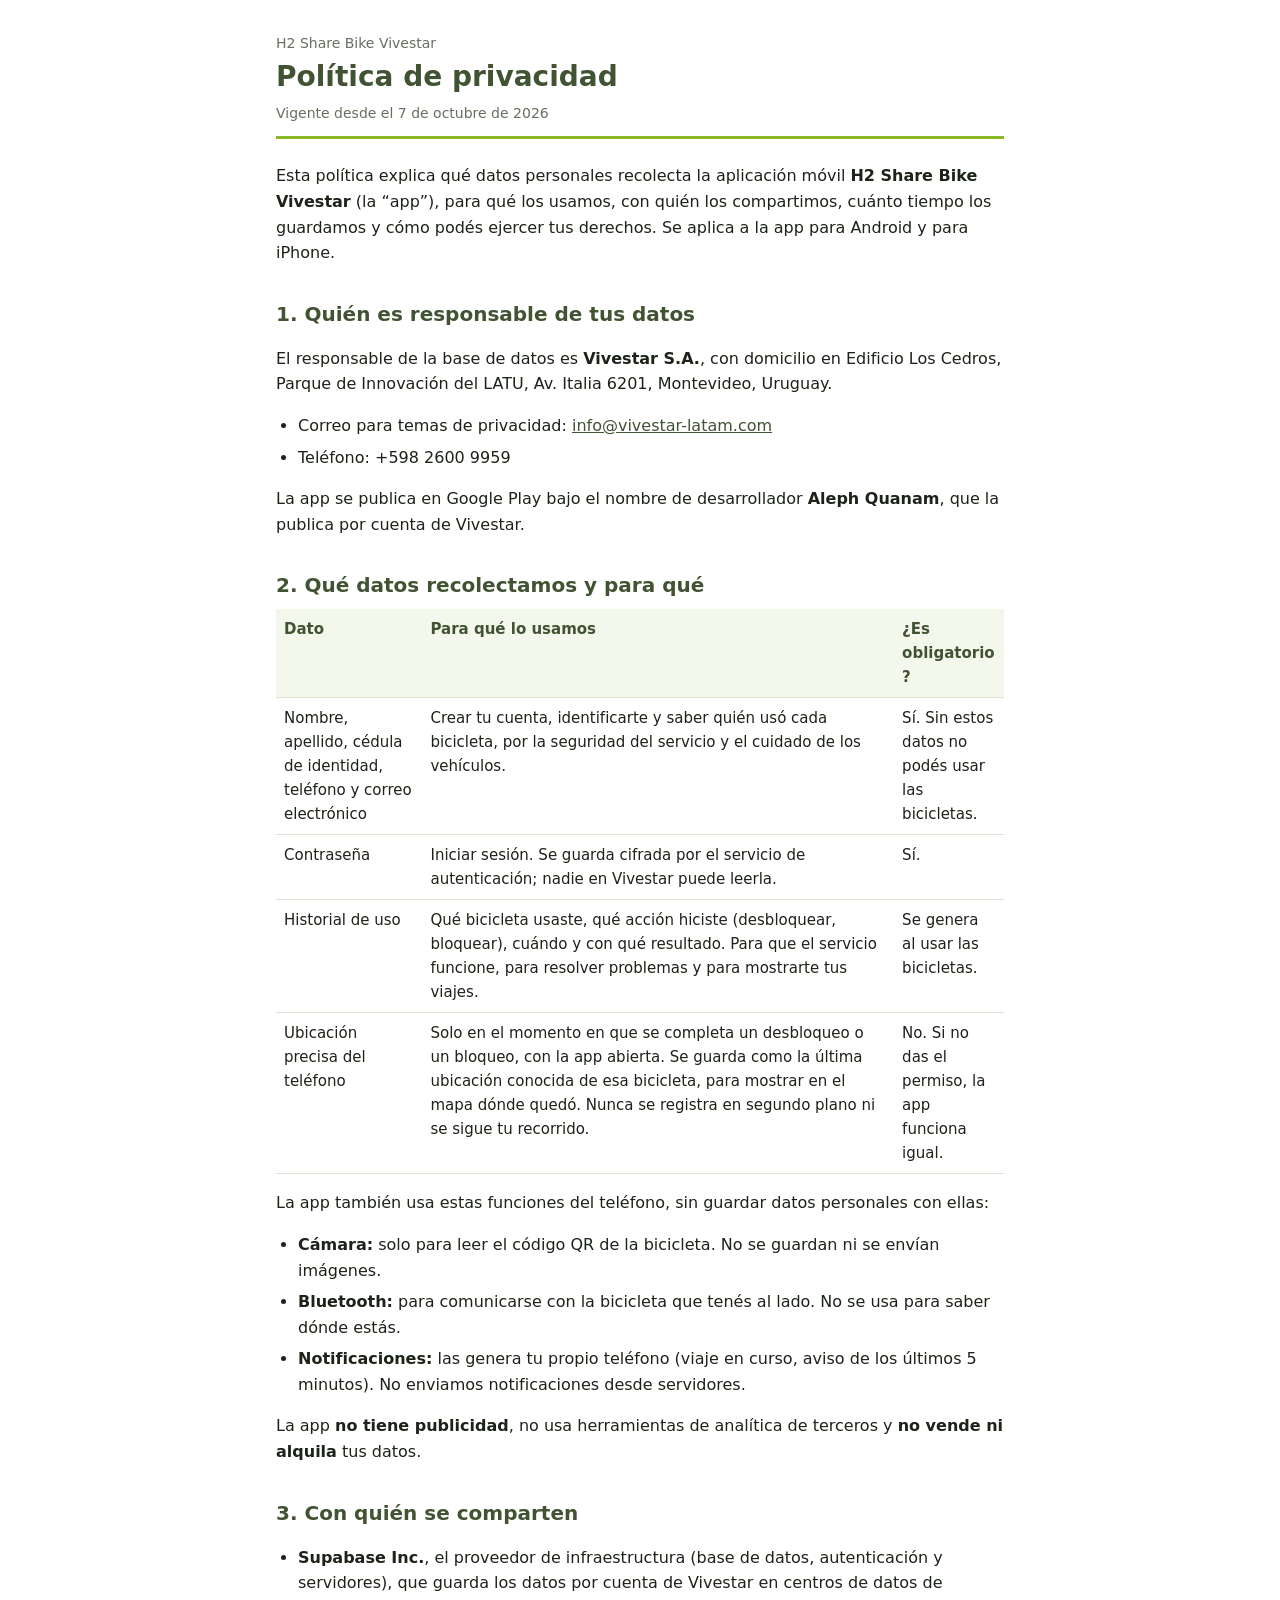
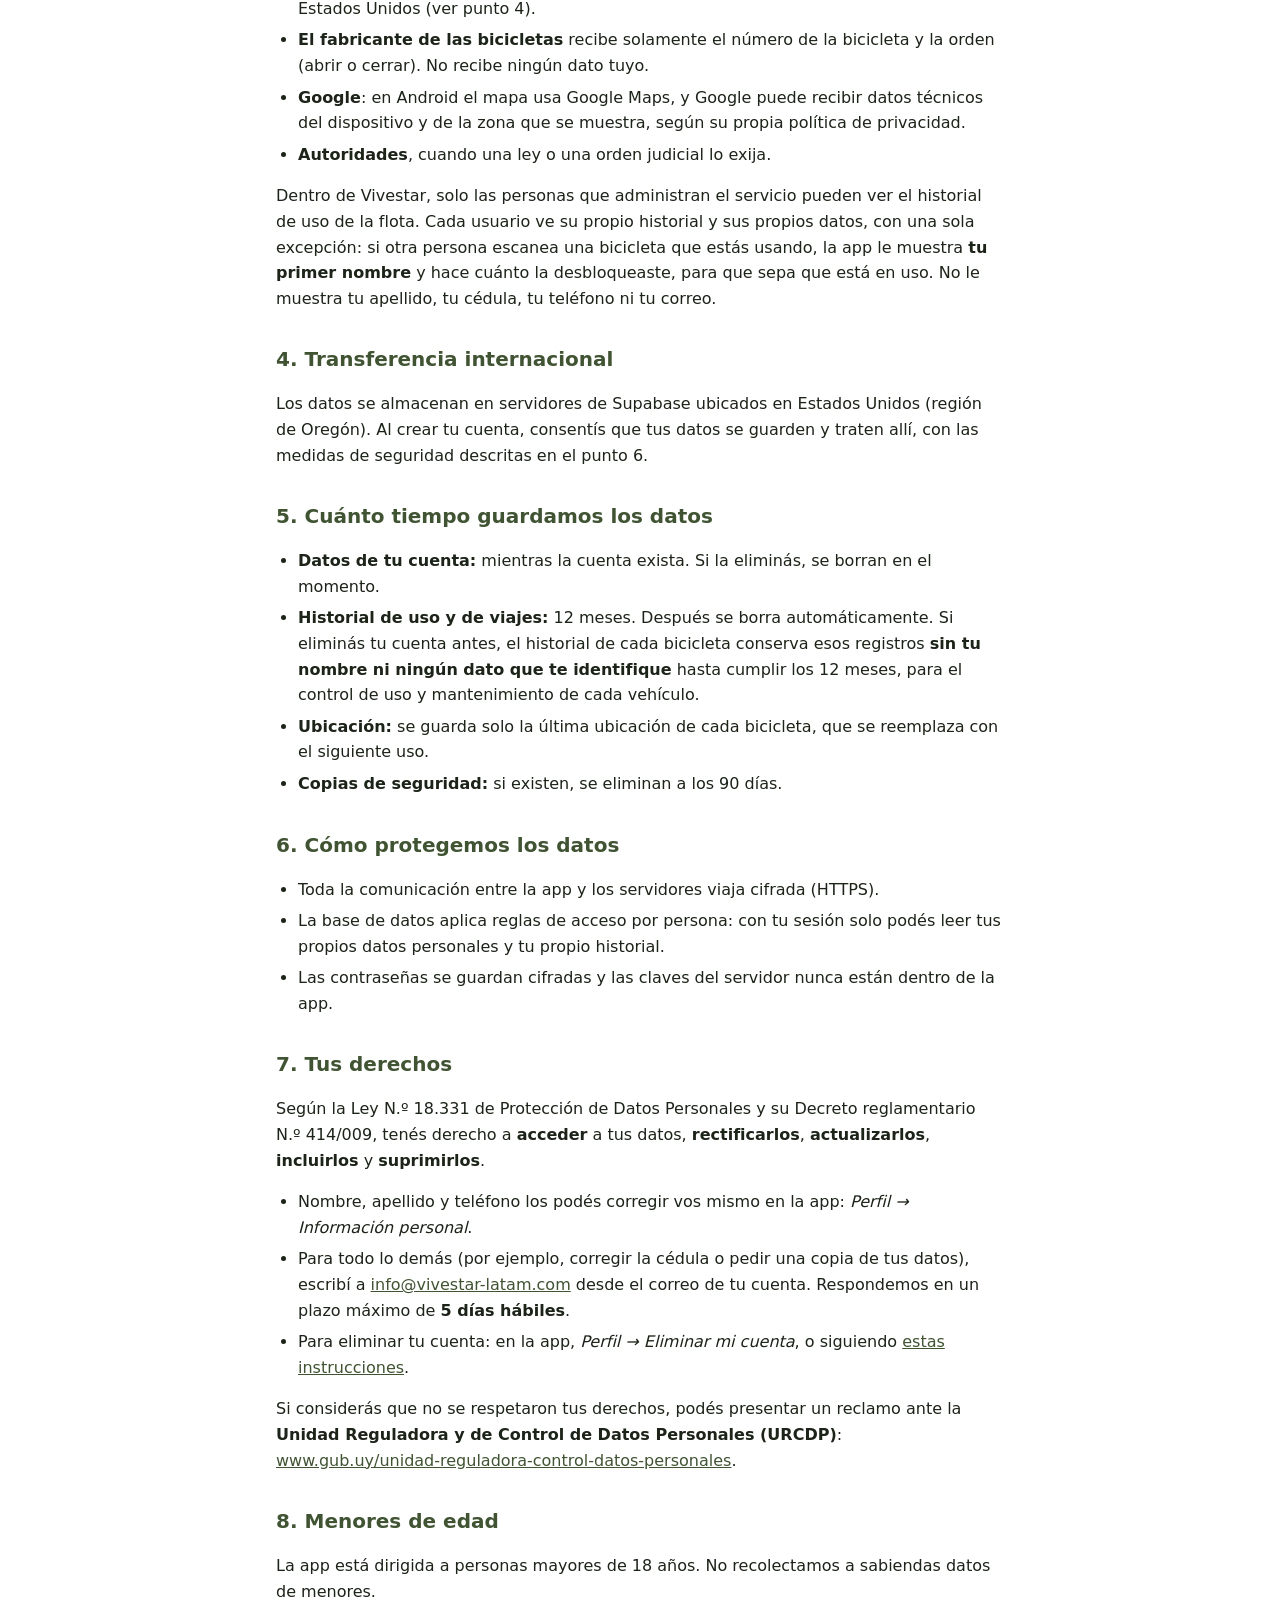
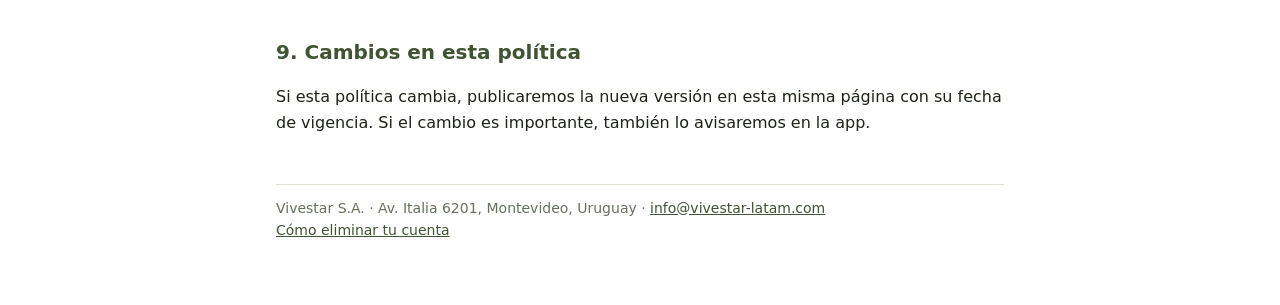
==== index.html @ 75e3e8da "Política de privacidad y eliminación de cuenta de H2 Share Bike Vivestar Co-Authored-By: Claude Opus" ====
<!doctype html>
<html lang="es">
<head>
<meta charset="utf-8">
<meta name="viewport" content="width=device-width, initial-scale=1">
<title>Política de privacidad — H2 Share Bike Vivestar</title>
<meta name="description" content="Qué datos personales recolecta la app H2 Share Bike Vivestar, para qué, con quién se comparten, cuánto tiempo se guardan y cómo ejercer tus derechos.">
<link rel="stylesheet" href="estilo.css">
</head>
<body>
<main>

<header>
  <p>H2 Share Bike Vivestar</p>
  <h1>Política de privacidad</h1>
  <p>Vigente desde el 7 de octubre de 2026</p>
</header>

<p>Esta política explica qué datos personales recolecta la aplicación móvil
<strong>H2 Share Bike Vivestar</strong> (la “app”), para qué los usamos, con quién
los compartimos, cuánto tiempo los guardamos y cómo podés ejercer tus derechos.
Se aplica a la app para Android y para iPhone.</p>

<h2>1. Quién es responsable de tus datos</h2>
<p>El responsable de la base de datos es <strong>Vivestar S.A.</strong>, con domicilio
en Edificio Los Cedros, Parque de Innovación del LATU, Av. Italia 6201,
Montevideo, Uruguay.</p>
<ul>
  <li>Correo para temas de privacidad: <a href="mailto:info@vivestar-latam.com">info@vivestar-latam.com</a></li>
  <li>Teléfono: +598 2600 9959</li>
</ul>
<p>La app se publica en Google Play bajo el nombre de desarrollador
<strong>Aleph Quanam</strong>, que la publica por cuenta de Vivestar.</p>

<h2>2. Qué datos recolectamos y para qué</h2>
<table>
  <thead>
    <tr><th>Dato</th><th>Para qué lo usamos</th><th>¿Es obligatorio?</th></tr>
  </thead>
  <tbody>
    <tr>
      <td>Nombre, apellido, cédula de identidad, teléfono y correo electrónico</td>
      <td>Crear tu cuenta, identificarte y saber quién usó cada bicicleta, por la
        seguridad del servicio y el cuidado de los vehículos.</td>
      <td>Sí. Sin estos datos no podés usar las bicicletas.</td>
    </tr>
    <tr>
      <td>Contraseña</td>
      <td>Iniciar sesión. Se guarda cifrada por el servicio de autenticación;
        nadie en Vivestar puede leerla.</td>
      <td>Sí.</td>
    </tr>
    <tr>
      <td>Historial de uso</td>
      <td>Qué bicicleta usaste, qué acción hiciste (desbloquear, bloquear),
        cuándo y con qué resultado. Para que el servicio funcione, para resolver
        problemas y para mostrarte tus viajes.</td>
      <td>Se genera al usar las bicicletas.</td>
    </tr>
    <tr>
      <td>Ubicación precisa del teléfono</td>
      <td>Solo en el momento en que se completa un desbloqueo o un bloqueo, con la
        app abierta. Se guarda como la última ubicación conocida de esa bicicleta,
        para mostrar en el mapa dónde quedó. Nunca se registra en segundo plano ni
        se sigue tu recorrido.</td>
      <td>No. Si no das el permiso, la app funciona igual.</td>
    </tr>
  </tbody>
</table>

<p>La app también usa estas funciones del teléfono, sin guardar datos personales con ellas:</p>
<ul>
  <li><strong>Cámara:</strong> solo para leer el código QR de la bicicleta. No se guardan ni se envían imágenes.</li>
  <li><strong>Bluetooth:</strong> para comunicarse con la bicicleta que tenés al lado. No se usa para saber dónde estás.</li>
  <li><strong>Notificaciones:</strong> las genera tu propio teléfono (viaje en curso, aviso de los últimos 5 minutos). No enviamos notificaciones desde servidores.</li>
</ul>
<p>La app <strong>no tiene publicidad</strong>, no usa herramientas de analítica de
terceros y <strong>no vende ni alquila</strong> tus datos.</p>

<h2>3. Con quién se comparten</h2>
<ul>
  <li><strong>Supabase Inc.</strong>, el proveedor de infraestructura (base de datos,
    autenticación y servidores), que guarda los datos por cuenta de Vivestar en
    centros de datos de Estados Unidos (ver punto 4).</li>
  <li><strong>El fabricante de las bicicletas</strong> recibe solamente el número de
    la bicicleta y la orden (abrir o cerrar). No recibe ningún dato tuyo.</li>
  <li><strong>Google</strong>: en Android el mapa usa Google Maps, y Google puede
    recibir datos técnicos del dispositivo y de la zona que se muestra, según su
    propia política de privacidad.</li>
  <li><strong>Autoridades</strong>, cuando una ley o una orden judicial lo exija.</li>
</ul>
<p>Dentro de Vivestar, solo las personas que administran el servicio pueden ver
el historial de uso de la flota. Cada usuario ve su propio historial y sus
propios datos, con una sola excepción: si otra persona escanea una bicicleta
que estás usando, la app le muestra <strong>tu primer nombre</strong> y hace cuánto
la desbloqueaste, para que sepa que está en uso. No le muestra tu apellido, tu
cédula, tu teléfono ni tu correo.</p>

<h2>4. Transferencia internacional</h2>
<p>Los datos se almacenan en servidores de Supabase ubicados en Estados Unidos
(región de Oregón). Al crear tu cuenta, consentís que tus datos se guarden y
traten allí, con las medidas de seguridad descritas en el punto 6.</p>

<h2>5. Cuánto tiempo guardamos los datos</h2>
<ul>
  <li><strong>Datos de tu cuenta:</strong> mientras la cuenta exista. Si la
    eliminás, se borran en el momento.</li>
  <li><strong>Historial de uso y de viajes:</strong> 12 meses. Después se borra
    automáticamente. Si eliminás tu cuenta antes, el historial de cada
    bicicleta conserva esos registros <strong>sin tu nombre ni ningún dato que te
    identifique</strong> hasta cumplir los 12 meses, para el control de uso y
    mantenimiento de cada vehículo.</li>
  <li><strong>Ubicación:</strong> se guarda solo la última ubicación de cada
    bicicleta, que se reemplaza con el siguiente uso.</li>
  <li><strong>Copias de seguridad:</strong> si existen, se eliminan a los 90 días.</li>
</ul>

<h2>6. Cómo protegemos los datos</h2>
<ul>
  <li>Toda la comunicación entre la app y los servidores viaja cifrada (HTTPS).</li>
  <li>La base de datos aplica reglas de acceso por persona: con tu sesión solo
    podés leer tus propios datos personales y tu propio historial.</li>
  <li>Las contraseñas se guardan cifradas y las claves del servidor nunca están
    dentro de la app.</li>
</ul>

<h2>7. Tus derechos</h2>
<p>Según la Ley N.º 18.331 de Protección de Datos Personales y su Decreto
reglamentario N.º 414/009, tenés derecho a <strong>acceder</strong> a tus datos,
<strong>rectificarlos</strong>, <strong>actualizarlos</strong>,
<strong>incluirlos</strong> y <strong>suprimirlos</strong>.</p>
<ul>
  <li>Nombre, apellido y teléfono los podés corregir vos mismo en la app:
    <em>Perfil → Información personal</em>.</li>
  <li>Para todo lo demás (por ejemplo, corregir la cédula o pedir una copia de tus
    datos), escribí a <a href="mailto:info@vivestar-latam.com">info@vivestar-latam.com</a>
    desde el correo de tu cuenta. Respondemos en un plazo máximo de
    <strong>5 días hábiles</strong>.</li>
  <li>Para eliminar tu cuenta: en la app, <em>Perfil → Eliminar mi cuenta</em>, o
    siguiendo <a href="eliminar-cuenta.html">estas instrucciones</a>.</li>
</ul>
<p>Si considerás que no se respetaron tus derechos, podés presentar un reclamo
ante la <strong>Unidad Reguladora y de Control de Datos Personales (URCDP)</strong>:
<a href="https://www.gub.uy/unidad-reguladora-control-datos-personales">www.gub.uy/unidad-reguladora-control-datos-personales</a>.</p>

<h2>8. Menores de edad</h2>
<p>La app está dirigida a personas mayores de 18 años. No recolectamos a
sabiendas datos de menores.</p>

<h2>9. Cambios en esta política</h2>
<p>Si esta política cambia, publicaremos la nueva versión en esta misma página
con su fecha de vigencia. Si el cambio es importante, también lo avisaremos en
la app.</p>

<footer>
  Vivestar S.A. · Av. Italia 6201, Montevideo, Uruguay ·
  <a href="mailto:info@vivestar-latam.com">info@vivestar-latam.com</a><br>
  <a href="eliminar-cuenta.html">Cómo eliminar tu cuenta</a>
</footer>

</main>
</body>
</html>
---- estilo.css ----
/* The two public pages of H2 Share Bike Vivestar: the privacy policy and how to
   delete an account. Published with GitHub Pages — see legal/README.md. */

:root {
  --oliva: #405332;
  --verde: #8ab924;
  --tinta: #1c2318;
  --gris: #65705e;
  --linea: #dce5d4;
  --palido: #f4f8ec;
  --fondo: #ffffff;
}

@media (prefers-color-scheme: dark) {
  :root {
    --oliva: #b9d48a;
    --verde: #8ab924;
    --tinta: #e9efe3;
    --gris: #a9b4a1;
    --linea: #33402b;
    --palido: #1d2618;
    --fondo: #141a10;
  }
}

* { box-sizing: border-box; }

body {
  margin: 0;
  background: var(--fondo);
  color: var(--tinta);
  font: 16px/1.6 system-ui, -apple-system, "Segoe UI", Roboto, Arial, sans-serif;
  /* Long addresses (the URCDP link, the email) must wrap on a phone. */
  overflow-wrap: anywhere;
}

main {
  max-width: 760px;
  margin: 0 auto;
  padding: 32px 16px 64px;
}

header { border-bottom: 3px solid var(--verde); margin-bottom: 24px; padding-bottom: 12px; }
header p { margin: 0; color: var(--gris); font-size: 14px; }

h1 { color: var(--oliva); font-size: 28px; line-height: 1.2; margin: 6px 0 8px; }
h2 { color: var(--oliva); font-size: 20px; margin: 32px 0 8px; }

a { color: var(--oliva); }

ul { padding-left: 22px; }
li { margin-bottom: 6px; }

table { width: 100%; border-collapse: collapse; margin: 8px 0 16px; font-size: 15px; }
th, td { text-align: left; vertical-align: top; padding: 8px; border-bottom: 1px solid var(--linea); }
th { background: var(--palido); color: var(--oliva); }

.recuadro {
  background: var(--palido);
  border-left: 4px solid var(--verde);
  border-radius: 6px;
  padding: 12px 16px;
  margin: 16px 0;
}

footer { margin-top: 48px; color: var(--gris); font-size: 14px; border-top: 1px solid var(--linea); padding-top: 12px; }

@media (max-width: 560px) {
  table, thead, tbody, tr, th, td { display: block; }
  thead { display: none; }
  td { border-bottom: none; padding: 4px 0; }
  tr { border-bottom: 1px solid var(--linea); padding: 8px 0; }
  td:first-child { font-weight: 600; color: var(--oliva); }
}
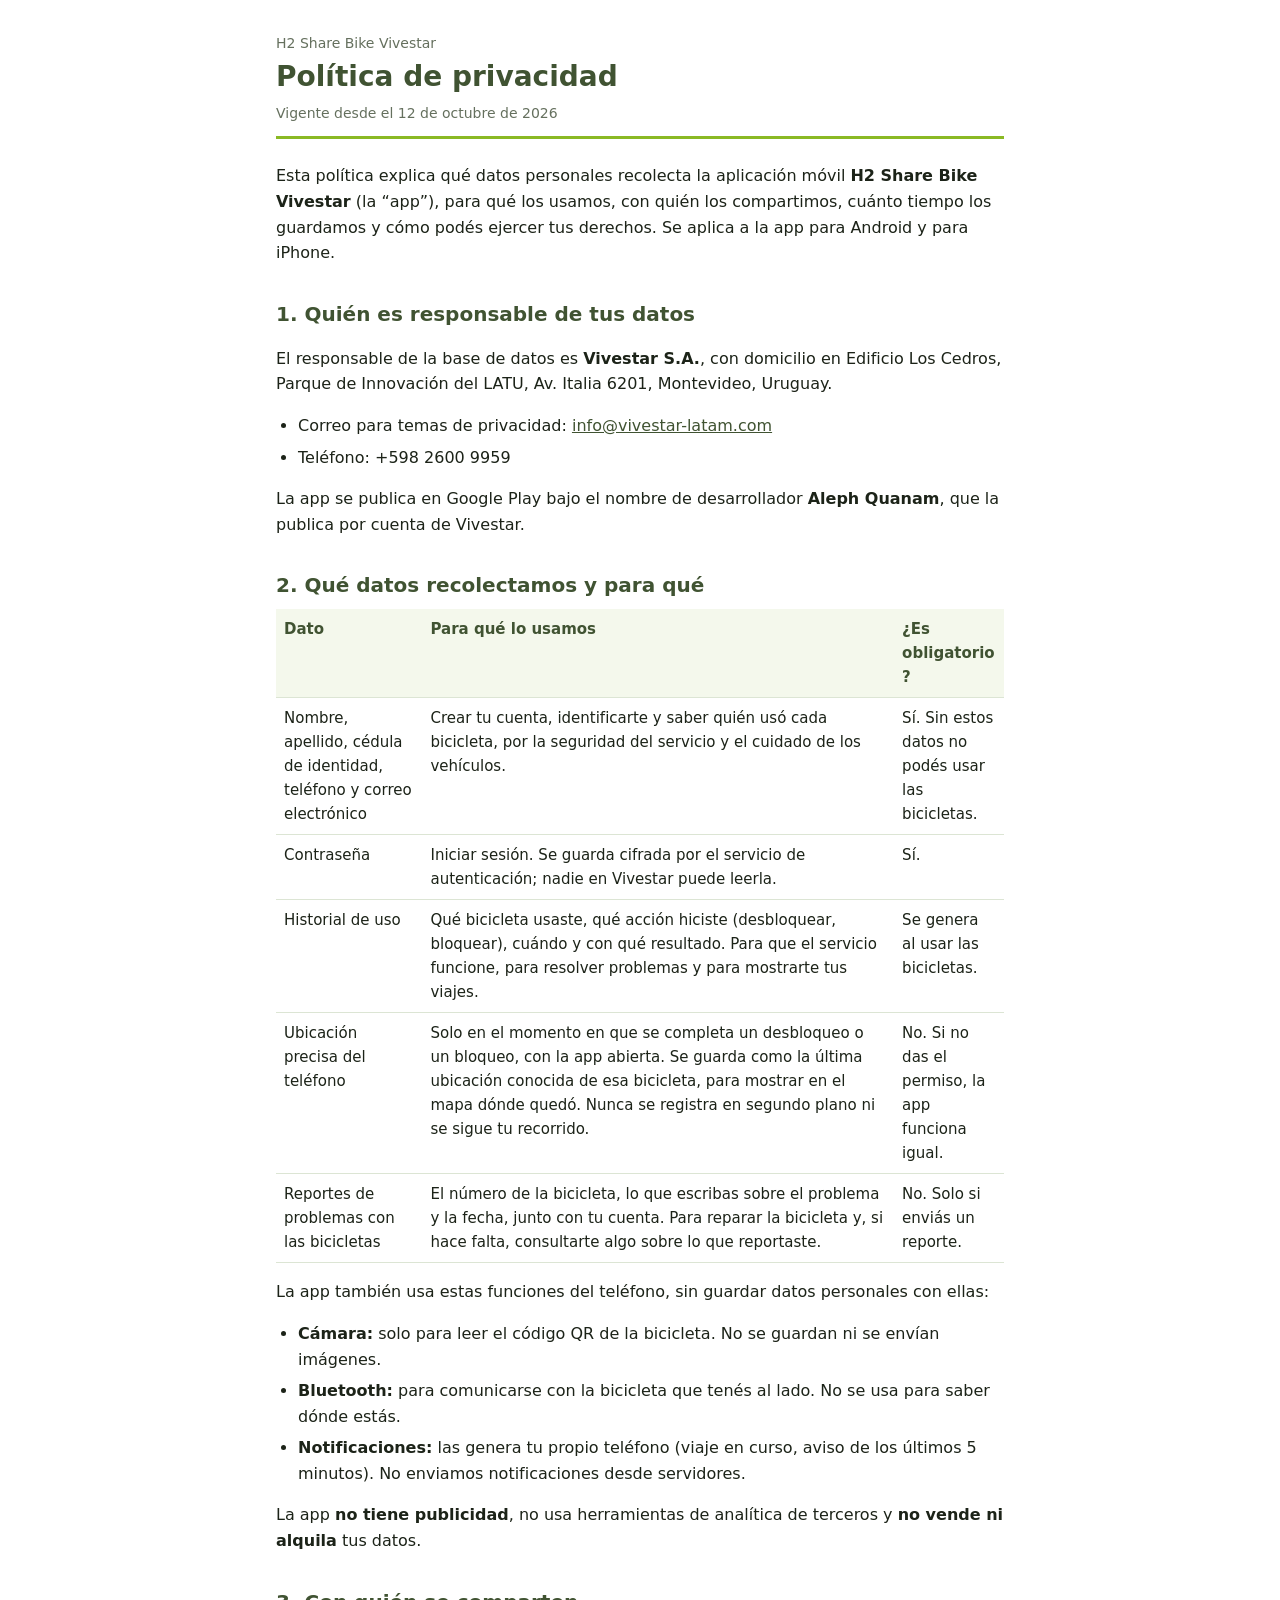
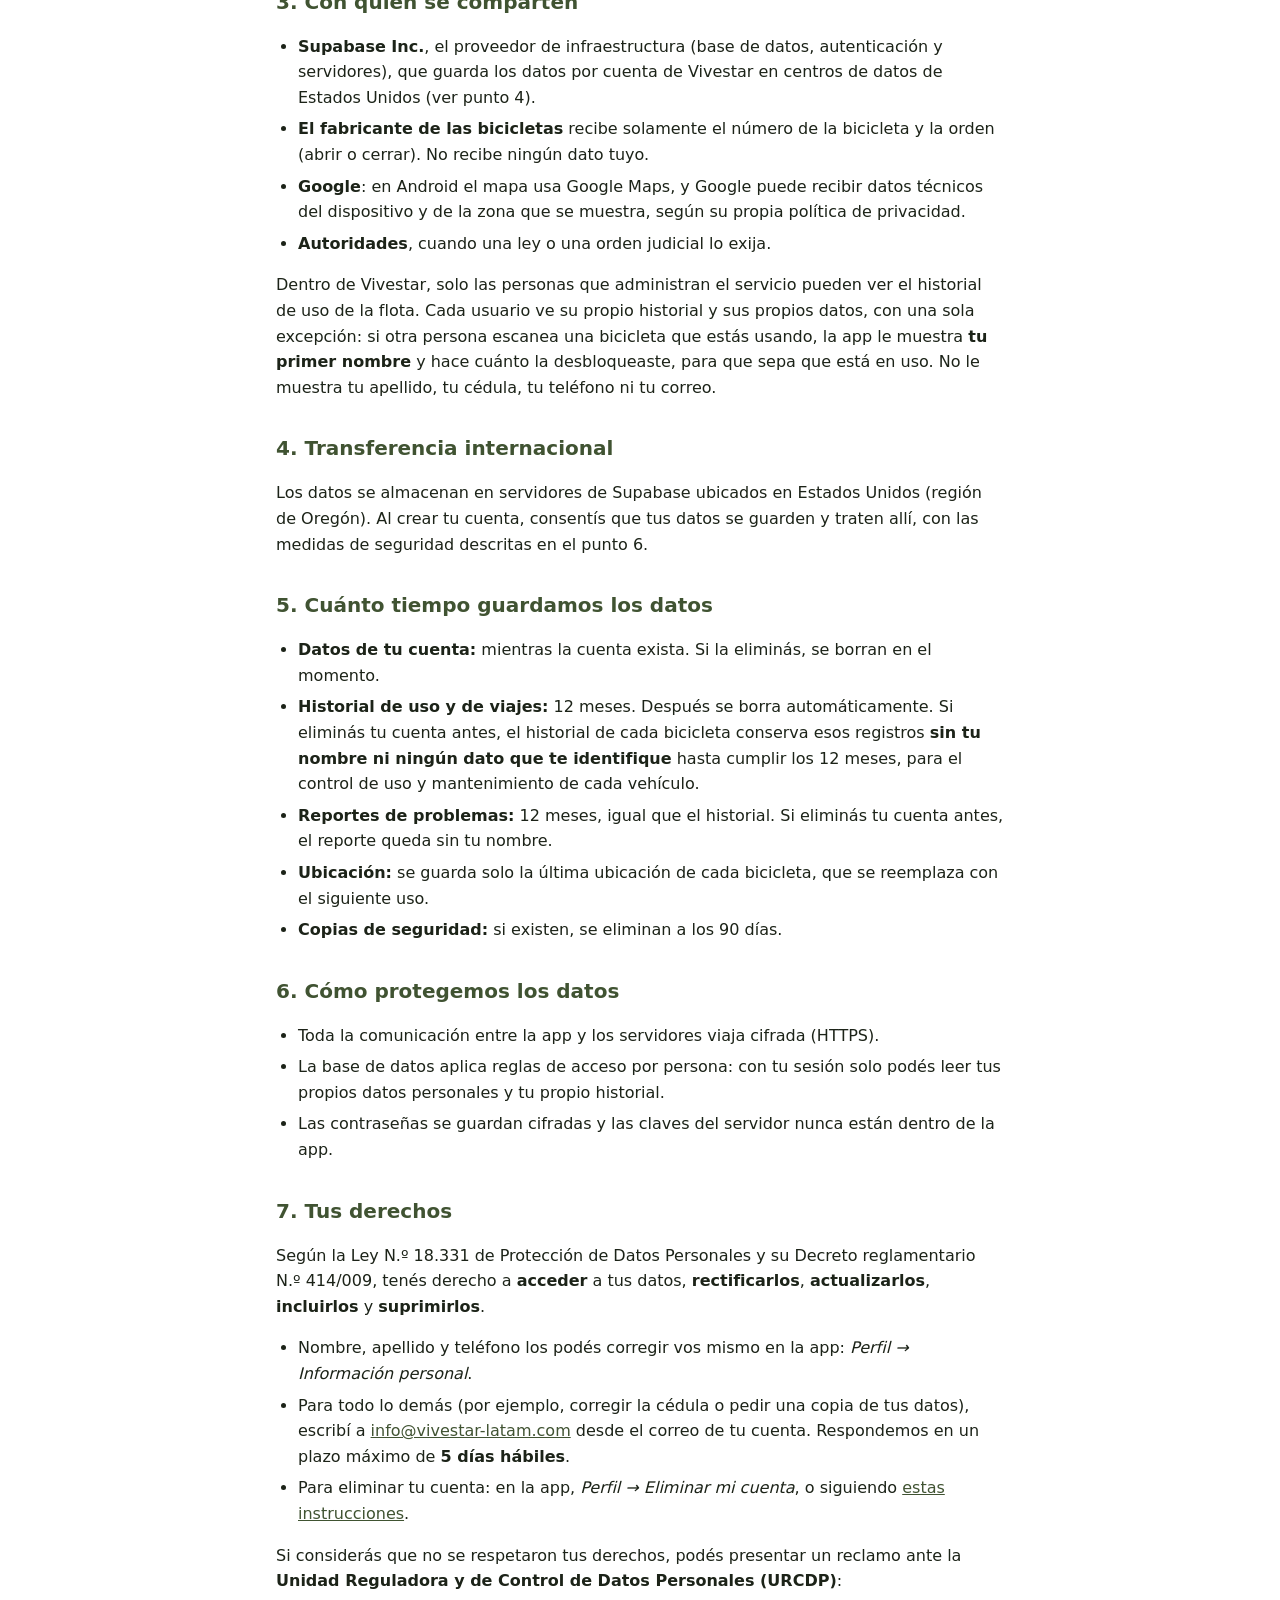
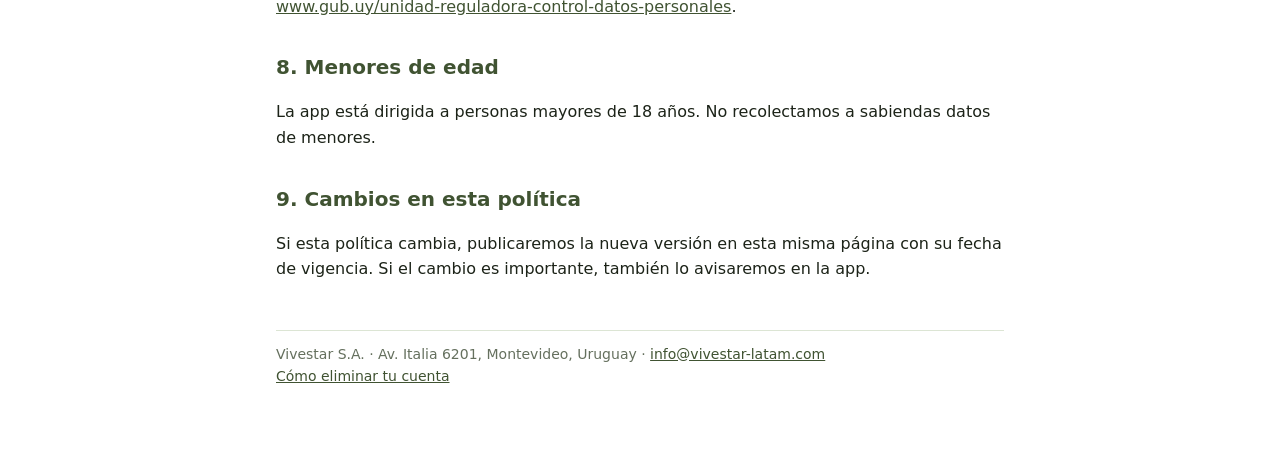
==== commit fb8c5a80: "Política de privacidad: los reportes de problemas con las bicicletas La app permite reportar una bic" ====
--- a/index.html
+++ b/index.html
@@ -13,7 +13,7 @@
 <header>
   <p>H2 Share Bike Vivestar</p>
   <h1>Política de privacidad</h1>
-  <p>Vigente desde el 7 de octubre de 2026</p>
+  <p>Vigente desde el 12 de octubre de 2026</p>
 </header>
 
 <p>Esta política explica qué datos personales recolecta la aplicación móvil
@@ -65,6 +65,13 @@
         se sigue tu recorrido.</td>
       <td>No. Si no das el permiso, la app funciona igual.</td>
     </tr>
+    <tr>
+      <td>Reportes de problemas con las bicicletas</td>
+      <td>El número de la bicicleta, lo que escribas sobre el problema y la fecha,
+        junto con tu cuenta. Para reparar la bicicleta y, si hace falta,
+        consultarte algo sobre lo que reportaste.</td>
+      <td>No. Solo si enviás un reporte.</td>
+    </tr>
   </tbody>
 </table>
 
@@ -110,6 +117,8 @@
     bicicleta conserva esos registros <strong>sin tu nombre ni ningún dato que te
     identifique</strong> hasta cumplir los 12 meses, para el control de uso y
     mantenimiento de cada vehículo.</li>
+  <li><strong>Reportes de problemas:</strong> 12 meses, igual que el historial.
+    Si eliminás tu cuenta antes, el reporte queda sin tu nombre.</li>
   <li><strong>Ubicación:</strong> se guarda solo la última ubicación de cada
     bicicleta, que se reemplaza con el siguiente uso.</li>
   <li><strong>Copias de seguridad:</strong> si existen, se eliminan a los 90 días.</li>
